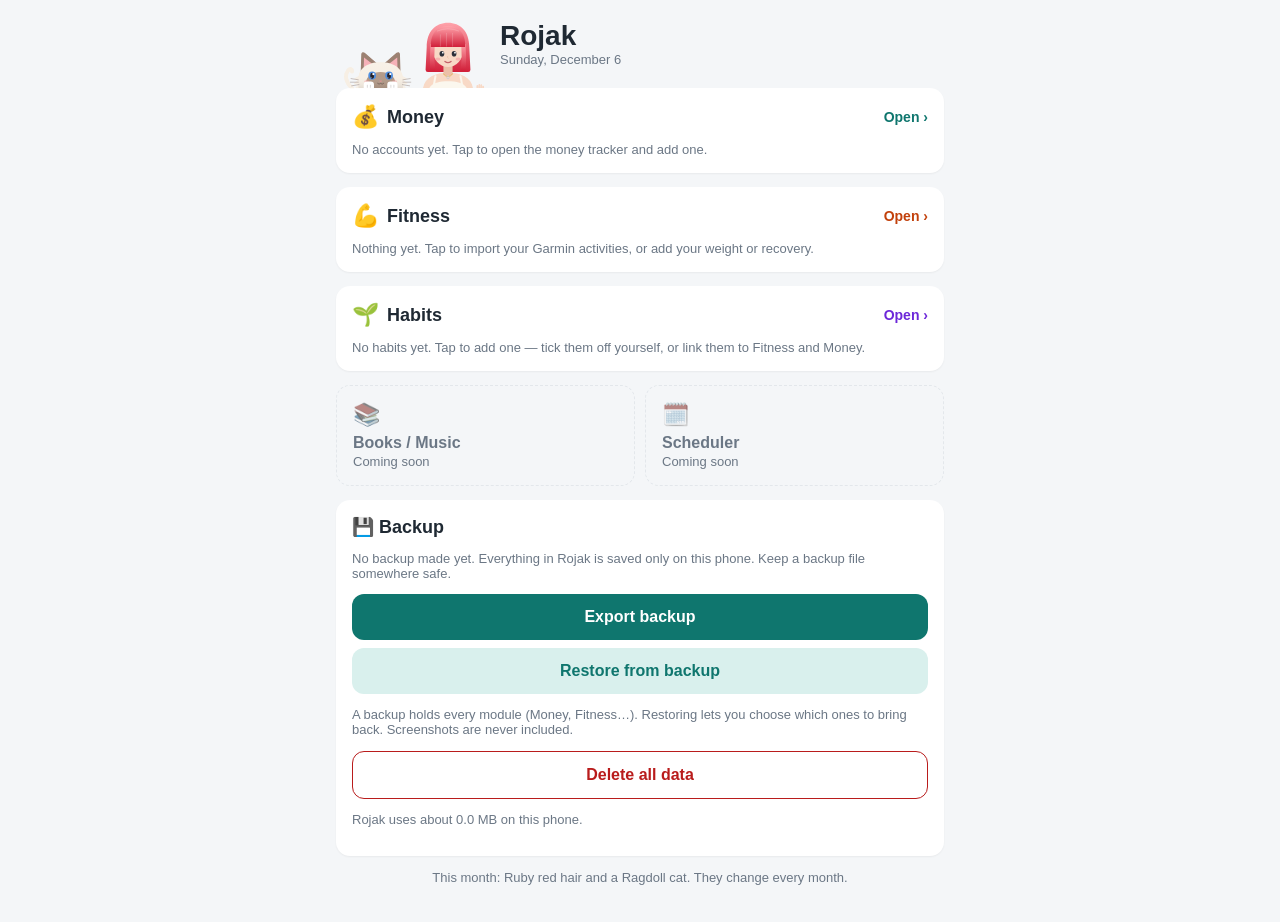
==== index.html @ 4ad26bee "Fitness: your own links (e.g. a workout spreadsheet in Google Drive) at the top of the calendar Co-A" ====
<!doctype html>
<html lang="en">
<head>
  <meta charset="utf-8">
  <meta name="viewport" content="width=device-width, initial-scale=1, viewport-fit=cover">
  <title>Rojak</title>
  <meta name="description" content="Rojak — your everyday app: money, fitness, habits and more to come. Data stays on your phone.">
  <meta name="theme-color" content="#0f766e">
  <link rel="manifest" href="manifest.json">
  <link rel="icon" href="rojak-icon.svg" type="image/svg+xml">
  <link rel="apple-touch-icon" href="rojak-apple-touch-icon.png">
  <meta name="apple-mobile-web-app-capable" content="yes">
  <meta name="mobile-web-app-capable" content="yes">
  <meta name="apple-mobile-web-app-title" content="Rojak">
  <meta name="apple-mobile-web-app-status-bar-style" content="default">
  <!-- When app files change, bump ?v= here, in money/index.html, fitness/index.html, habits/index.html and the version in sw.js (keep them all the same). -->
  <link rel="stylesheet" href="core/home.css?v=64">
</head>
<body>
  <!-- She and the cat peek over the top edge of the Money card; the header's bottom is that edge. -->
  <header class="home-top">
    <div class="peekers">
      <button type="button" id="cat" class="cat" aria-label="The cat (tap to see its tail swish)"></button>
      <button type="button" id="avatar" class="girl" aria-label="Rojak avatar (tap to wave)"></button>
    </div>
    <div class="title">
      <h1>Rojak</h1>
      <div id="today" class="muted small"></div>
    </div>
  </header>

  <main>
    <!-- Money module: tap to open the money tracker -->
    <a class="card module-card" href="money/" id="moneyCard">
      <div class="module-head"><span class="module-icon">💰</span><h2>Money</h2><span class="open">Open ›</span></div>
      <div id="moneySummary" class="money-summary"><div class="muted small">Loading…</div></div>
    </a>

    <!-- Fitness module: tap to open it -->
    <a class="card module-card fitness" href="fitness/" id="fitnessCard">
      <div class="module-head"><span class="module-icon">💪</span><h2>Fitness</h2><span class="open">Open ›</span></div>
      <div id="fitnessSummary" class="money-summary"><div class="muted small">Loading…</div></div>
    </a>

    <!-- Habits module: today's progress and habits at risk; tap to open it -->
    <a class="card module-card habits" href="habits/" id="habitsCard">
      <div class="module-head"><span class="module-icon">🌱</span><h2>Habits</h2><span class="open">Open ›</span></div>
      <div id="habitsSummary" class="money-summary"><div class="muted small">Loading…</div></div>
    </a>

    <!-- Modules to be built later -->
    <div class="soon-grid">
      <div class="card soon"><span class="module-icon">📚</span><h2>Books / Music</h2><div class="muted small">Coming soon</div></div>
      <div class="card soon"><span class="module-icon">🗓️</span><h2>Scheduler</h2><div class="muted small">Coming soon</div></div>
    </div>

    <!-- Backup and restore for the whole app: one file with every module (screenshots are never included) -->
    <div class="card backup">
      <h2>💾 Backup</h2>
      <p class="muted small" id="backupInfo">Everything in Rojak is saved only on this phone. Keep a backup file somewhere safe.</p>
      <button class="btn" id="exportBtn">Export backup</button>
      <label class="btn secondary file-btn">Restore from backup
        <input type="file" id="restoreFile" accept=".json,application/json">
      </label>
      <p class="muted small">A backup holds every module (Money, Fitness…). Restoring lets you choose which ones to bring back. Screenshots are never included.</p>
      <div id="undoBox" class="sub-box hidden">
        <p class="muted small" id="undoInfo"></p>
        <button class="btn secondary" id="undoBtn">Undo</button>
      </div>
      <div id="shotsBox" class="sub-box hidden">
        <p class="muted small" id="shotsInfo"></p>
        <button class="btn secondary" id="shotsBtn">Delete saved screenshots</button>
      </div>
      <button class="btn danger" id="wipeBtn">Delete all data</button>
      <p class="muted small" id="storageInfo"></p>
    </div>

    <p id="hairNote" class="muted small center"></p>
  </main>

  <!-- Restore: pick which modules to bring back from the backup file -->
  <div id="sheet" class="sheet hidden" role="dialog" aria-modal="true" aria-labelledby="sheetTitle">
    <div class="sheet-backdrop" data-close></div>
    <div class="sheet-panel">
      <div class="sheet-head">
        <h2 id="sheetTitle">Restore from backup</h2>
        <button class="icon-btn" data-close aria-label="Close">✕</button>
      </div>
      <div id="sheetBody"></div>
    </div>
  </div>

  <div id="toast" class="toast hidden"></div>

  <script src="core/store.js?v=64"></script>
  <script src="core/avatar.js?v=64"></script>
  <script src="core/cat.js?v=64"></script>
  <script src="habits/rules.js?v=64"></script>
  <script src="habits/engine.js?v=64"></script>
  <script src="core/home.js?v=64"></script>
</body>
</html>
---- core/home.css ----
/* Rojak home screen. Colours match the money tracker. */
:root {
  --bg: #f4f6f8; --card: #ffffff; --text: #1f2933; --muted: #6b7785; --line: #e3e7eb;
  --primary: #0f766e; --primary-soft: #d9f0ed; --green: #15803d; --red: #c2410c; --danger: #b91c1c;
  --radius: 14px;
  color-scheme: light dark;
}
@media (prefers-color-scheme: dark) {
  :root {
    --bg: #111518; --card: #1b2125; --text: #e8ecef; --muted: #94a0ab; --line: #2b3338;
    --primary: #2dd4bf; --primary-soft: #123a36; --green: #4ade80; --red: #fb923c; --danger: #f87171;
  }
}
* { box-sizing: border-box; }
html, body { margin: 0; }
body {
  font-family: -apple-system, BlinkMacSystemFont, "Segoe UI", Roboto, sans-serif;
  background: var(--bg); color: var(--text); font-size: 16px;
  -webkit-tap-highlight-color: transparent;
  padding-bottom: calc(env(safe-area-inset-bottom, 0px) + 24px);
}
.muted { color: var(--muted); }
.small { font-size: 13px; }
.center { text-align: center; }
.hidden { display: none !important; }
h2 { margin: 0; font-size: 18px; }

/* The header's bottom edge is the top edge of the Money card: she and the cat sit exactly on it. */
.home-top {
  display: flex; align-items: flex-end; gap: 14px;
  padding: calc(env(safe-area-inset-top, 0px) + 12px) 16px 0; max-width: 640px; margin: 0 auto;
}
.home-top h1 { margin: 0; font-size: 28px; }
.home-top .title { align-self: center; padding-bottom: 14px; }
.peekers { display: flex; align-items: flex-end; flex: none; padding-left: 6px; }
.peekers button { border: 0; padding: 0; margin: 0; background: none; line-height: 0; cursor: pointer; -webkit-tap-highlight-color: transparent; }
.peekers svg { width: 100%; height: 100%; display: block; }
.peekers .cat { width: 70px; height: 42.24px; margin-right: -2px; } /* 116 × 70 drawing */
.peekers .girl { width: 76px; height: 76px; }
main > .card:first-child { margin-top: 0; }
.whiskers { stroke: #a59a96; }
@media (prefers-color-scheme: dark) {
  .whiskers { stroke: #c9ced6; }
  .dark-cat .rim { stroke: rgba(255,255,255,.22); stroke-width: 1.2px; }
}

main { padding: 0 16px; max-width: 640px; margin: 0 auto; }
.card {
  display: block; background: var(--card); border-radius: var(--radius); padding: 16px;
  margin-bottom: 14px; box-shadow: 0 1px 2px rgba(0,0,0,.05); color: inherit; text-decoration: none;
}
.module-head { display: flex; align-items: center; gap: 8px; margin-bottom: 12px; }
.module-head .open { margin-left: auto; color: var(--primary); font-weight: 600; font-size: 14px; }
.module-icon { font-size: 22px; }
.module-card:active { transform: scale(.99); }
.money-summary { display: grid; grid-template-columns: 1fr 1fr; gap: 10px; }
.stat { background: var(--bg); border-radius: 12px; padding: 10px 12px; min-width: 0; }
.stat .label { font-size: 13px; color: var(--muted); }
.stat .value { font-size: 22px; font-weight: 700; margin-top: 2px; overflow-wrap: anywhere; }
.stat { display: flex; flex-direction: column; }
@media (max-width: 440px) {
  .money-summary { grid-template-columns: 1fr; gap: 8px; }
  .stat { display: grid; grid-template-columns: 1fr auto; align-items: baseline; column-gap: 10px; }
  .stat .value { grid-row: 1 / span 2; grid-column: 2; align-self: center; font-size: 22px; overflow-wrap: normal; }
}
.stat .sub { font-size: 12px; color: var(--muted); margin-top: 2px; }
.pos { color: var(--green); }
.neg { color: var(--red); }

.soon-grid { display: grid; grid-template-columns: 1fr 1fr; gap: 10px; margin-bottom: 14px; }
.soon-grid .card { margin: 0; }
.soon-grid .wide { grid-column: 1 / -1; }
.soon { border: 1.5px dashed var(--line); box-shadow: none; background: transparent; }
.soon h2 { font-size: 16px; margin: 6px 0 2px; color: var(--muted); }
.soon .module-icon { filter: grayscale(.6); opacity: .7; }

.backup h2 { margin-bottom: 4px; }
.btn {
  display: block; width: 100%; font: inherit; font-weight: 600; border: 0; border-radius: 12px;
  padding: 14px 16px; background: var(--primary); color: #fff; cursor: pointer; margin: 8px 0 4px;
}
@media (prefers-color-scheme: dark) { .btn { color: #06201d; } }
.btn.secondary { background: var(--primary-soft); color: var(--primary); }
.btn.danger { background: transparent; color: var(--danger); border: 1px solid var(--danger); margin-top: 14px; }
.file-btn { position: relative; overflow: hidden; text-align: center; }
.file-btn input { position: absolute; inset: 0; opacity: 0; cursor: pointer; }
.sub-box { border-top: 1px solid var(--line); margin-top: 12px; padding-top: 4px; }

/* Restore sheet */
.sheet { position: fixed; inset: 0; z-index: 20; }
.sheet-backdrop { position: absolute; inset: 0; background: rgba(0,0,0,.4); }
.sheet-panel {
  position: absolute; left: 0; right: 0; bottom: 0; max-height: 90vh; overflow-y: auto; max-width: 640px; margin: 0 auto;
  background: var(--card); border-radius: 18px 18px 0 0; padding: 8px 16px calc(env(safe-area-inset-bottom, 0px) + 20px);
}
.sheet-head { display: flex; justify-content: space-between; align-items: center; padding: 8px 0 12px; }
.sheet-head h2 { font-size: 20px; }
.icon-btn { border: 0; background: var(--bg); color: var(--text); width: 36px; height: 36px; border-radius: 50%; font-size: 16px; cursor: pointer; }
.pick { display: flex; gap: 12px; align-items: flex-start; padding: 12px; border-radius: 12px; background: var(--bg); margin-bottom: 8px; }
.pick input { width: 22px; height: 22px; flex: none; margin: 1px 0 0; accent-color: var(--primary); }
.pick strong { display: block; }
.warn { background: #fdecea; color: #8a1c1c; border-radius: 12px; padding: 10px 12px; font-size: 14px; margin: 10px 0; }
@media (prefers-color-scheme: dark) { .warn { background: #3a1717; color: #fecaca; } }

.toast {
  position: fixed; left: 50%; bottom: calc(env(safe-area-inset-bottom, 0px) + 24px); transform: translateX(-50%);
  background: #1f2933; color: #fff; padding: 10px 16px; border-radius: 20px; font-size: 14px; z-index: 30;
}

/* Fitness card: coral, like the Fitness module */
.module-card.fitness { --accent: #c2410c; --accent-soft: #fdebe1; }
@media (prefers-color-scheme: dark) { .module-card.fitness { --accent: #fb923c; --accent-soft: #3b2114; } }
.module-card.fitness .open { color: var(--accent); }
.module-card.fitness .stat { background: var(--accent-soft); }
.module-card.fitness .stat .value small { font-size: 14px; font-weight: 600; color: var(--muted); margin-left: 2px; }
.stat.wide { grid-column: 1 / -1; }

/* Habits card: violet, like the Habits module */
.module-card.habits { --accent: #6d28d9; --accent-soft: #ede7fb; --risk: #b91c1c; }
@media (prefers-color-scheme: dark) { .module-card.habits { --accent: #a78bfa; --accent-soft: #2c2142; --risk: #f87171; } }
.module-card.habits .open { color: var(--accent); }
.module-card.habits .stat { background: var(--accent-soft); }
.module-card.habits .stat .value small { font-size: 14px; font-weight: 600; color: var(--muted); margin-left: 2px; }
.module-card.habits .stat .value.neg { color: var(--risk); }
.risks { grid-column: 1 / -1; display: flex; flex-direction: column; gap: 6px; }
.risk { display: flex; gap: 10px; align-items: flex-start; border: 1px solid var(--line); border-left: 3px solid #d97706; border-radius: 10px; padding: 8px 10px; }
.risk.over { border-left-color: var(--risk); }
.risk-icon { font-size: 18px; line-height: 1.3; }
.risk-text { min-width: 0; font-size: 14px; }
.risk-text .sub { font-size: 12px; color: var(--muted); margin-top: 1px; }

/* Money card: pale teal fields, like the money tracker (Fitness and Habits use their own colours) */
#moneyCard .stat { background: var(--primary-soft); }
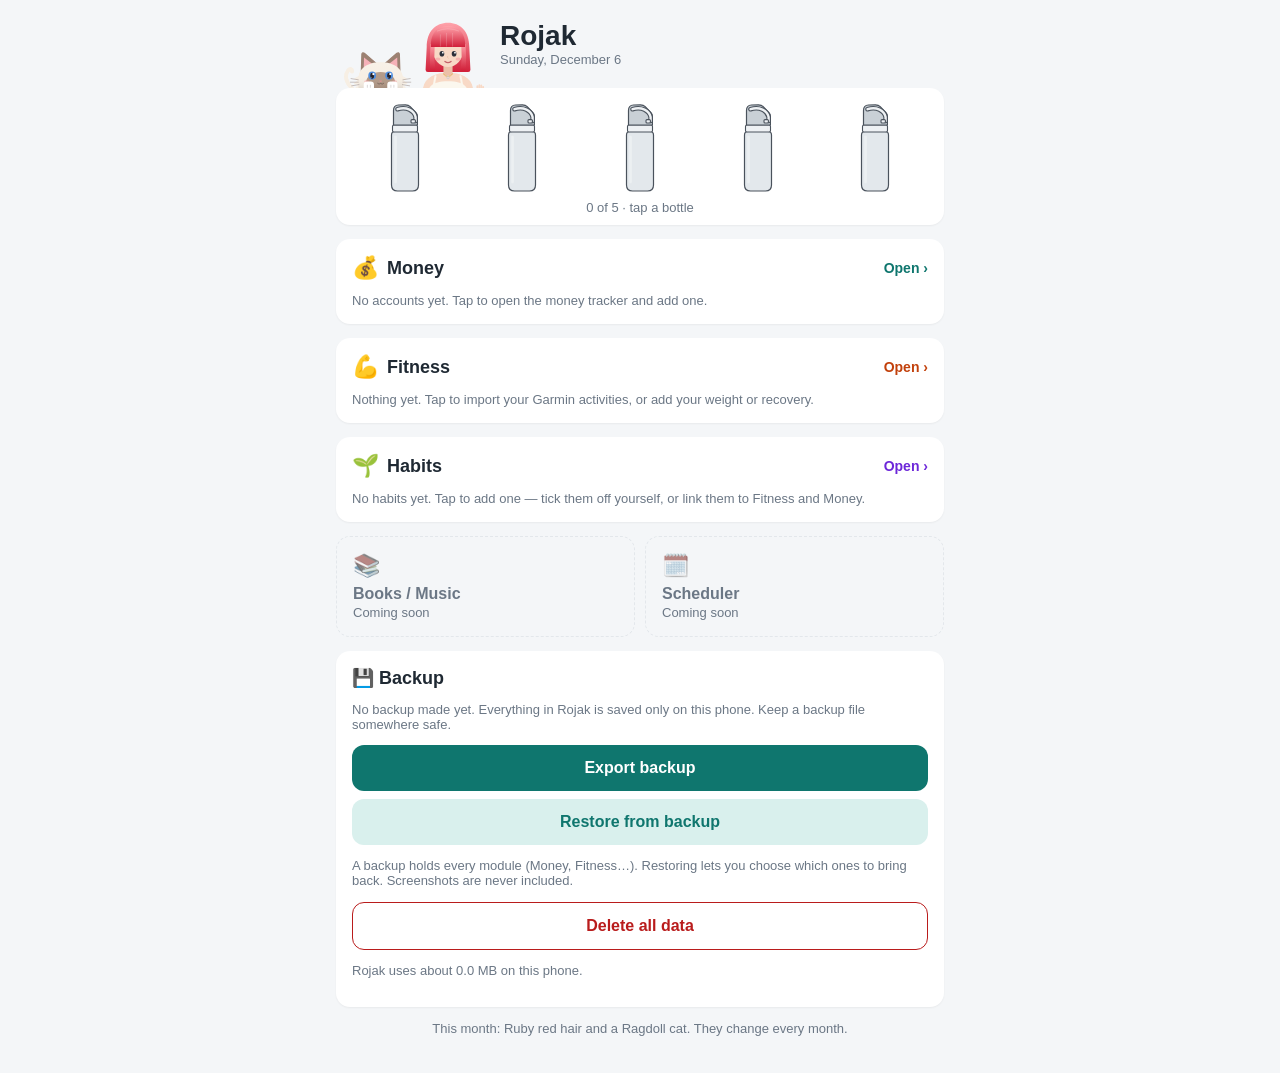
==== commit f8a7e3f7: "Water tracker on the home screen, and Water as a linked habit - Five flip-top bottles in a white car" ====
--- a/index.html
+++ b/index.html
@@ -14,10 +14,10 @@
   <meta name="apple-mobile-web-app-title" content="Rojak">
   <meta name="apple-mobile-web-app-status-bar-style" content="default">
   <!-- When app files change, bump ?v= here, in money/index.html, fitness/index.html, habits/index.html and the version in sw.js (keep them all the same). -->
-  <link rel="stylesheet" href="core/home.css?v=64">
+  <link rel="stylesheet" href="core/home.css?v=65">
 </head>
 <body>
-  <!-- She and the cat peek over the top edge of the Money card; the header's bottom is that edge. -->
+  <!-- She and the cat peek over the top edge of the first card (the water bottles); the header's bottom is that edge. -->
   <header class="home-top">
     <div class="peekers">
       <button type="button" id="cat" class="cat" aria-label="The cat (tap to see its tail swish)"></button>
@@ -30,6 +30,12 @@
   </header>
 
   <main>
+    <!-- Water tracker (core/water.js): not a module, just five bottles to fill through the day -->
+    <section class="card water-card" id="waterCard" aria-label="Water today">
+      <div class="bottles" id="bottles"></div>
+      <div class="water-count muted small" id="waterCount" aria-live="polite"></div>
+    </section>
+
     <!-- Money module: tap to open the money tracker -->
     <a class="card module-card" href="money/" id="moneyCard">
       <div class="module-head"><span class="module-icon">💰</span><h2>Money</h2><span class="open">Open ›</span></div>
@@ -92,11 +98,12 @@
 
   <div id="toast" class="toast hidden"></div>
 
-  <script src="core/store.js?v=64"></script>
-  <script src="core/avatar.js?v=64"></script>
-  <script src="core/cat.js?v=64"></script>
-  <script src="habits/rules.js?v=64"></script>
-  <script src="habits/engine.js?v=64"></script>
-  <script src="core/home.js?v=64"></script>
+  <script src="core/store.js?v=65"></script>
+  <script src="core/avatar.js?v=65"></script>
+  <script src="core/water.js?v=65"></script>
+  <script src="core/cat.js?v=65"></script>
+  <script src="habits/rules.js?v=65"></script>
+  <script src="habits/engine.js?v=65"></script>
+  <script src="core/home.js?v=65"></script>
 </body>
 </html>
--- a/core/home.css
+++ b/core/home.css
@@ -131,3 +131,36 @@
 
 /* Money card: pale teal fields, like the money tracker (Fitness and Habits use their own colours) */
 #moneyCard .stat { background: var(--primary-soft); }
+
+/* ---------- Water tracker (core/water.js): five bottles in a white card, above the module cards ---------- */
+:root { --wb-empty: #e3e8ec; --wb-line: #4a525c; --wb-lid: #c9d0d6; --wb-band: #eef1f4; }
+@media (prefers-color-scheme: dark) { :root { --wb-empty: #2c353b; --wb-line: #9aa5b1; --wb-lid: #4a545c; --wb-band: #5d6871; } }
+.water-card { position: relative; padding: 14px 10px 10px; }
+.bottles { display: flex; justify-content: space-around; }
+.bottle {
+  border: 0; padding: 0; margin: 0; background: none; cursor: pointer; line-height: 0;
+  width: 40px; height: 92px; -webkit-tap-highlight-color: transparent; transform-origin: 50% 100%;
+}
+.bottle svg { width: 100%; height: 100%; display: block; overflow: visible; }
+.wb-empty { fill: var(--wb-empty); }
+.wb-line { fill: none; stroke: var(--wb-line); stroke-width: 1.2; }
+.wb-band { fill: var(--wb-band); stroke: var(--wb-line); stroke-width: 1.1; }
+.wb-lid { fill: var(--wb-lid); stroke: var(--wb-line); stroke-width: 1.2; stroke-linejoin: round; }
+.wb-loop-o { fill: none; stroke: var(--wb-line); stroke-width: 4.6; stroke-linecap: round; }
+.wb-loop { fill: none; stroke: var(--wb-band); stroke-width: 2.4; stroke-linecap: round; }
+.wb-shine { stroke: #fff; stroke-width: 2.6; stroke-linecap: round; opacity: .35; }
+.bottle.filled .wb-shine { opacity: .55; }
+.water-count { text-align: center; margin-top: 6px; }
+/* A full bottle gives a little hop; tapping out of order gives a tiny wiggle; all five: a bouncing wave. */
+.bottle.pop { animation: wb-pop .45s ease-out; }
+.bottle.wiggle { animation: wb-wiggle .35s ease-in-out; }
+.bottle.cheer { animation: wb-cheer .6s ease-out both; }
+@keyframes wb-pop { 0% { transform: scale(1, 1); } 35% { transform: scale(1.06, .95); } 70% { transform: scale(.98, 1.03); } 100% { transform: none; } }
+@keyframes wb-wiggle { 0%, 100% { transform: rotate(0); } 25% { transform: rotate(-5deg); } 75% { transform: rotate(5deg); } }
+@keyframes wb-cheer { 0% { transform: none; } 30% { transform: translateY(-12px) scale(1.04); } 55% { transform: none; } 75% { transform: translateY(-4px); } 100% { transform: none; } }
+.sparkle {
+  position: absolute; pointer-events: none; font-size: 16px; color: #f5c331; transform: translate(-50%, -50%) scale(0);
+  animation: wb-spark .9s ease-out both;
+}
+@keyframes wb-spark { 0% { transform: translate(-50%, -50%) scale(0) rotate(0); opacity: 0; } 40% { transform: translate(-50%, -50%) scale(1.3) rotate(40deg); opacity: 1; } 100% { transform: translate(-50%, -80%) scale(.6) rotate(90deg); opacity: 0; } }
+@media (prefers-reduced-motion: reduce) { .bottle, .sparkle { animation: none !important; } }
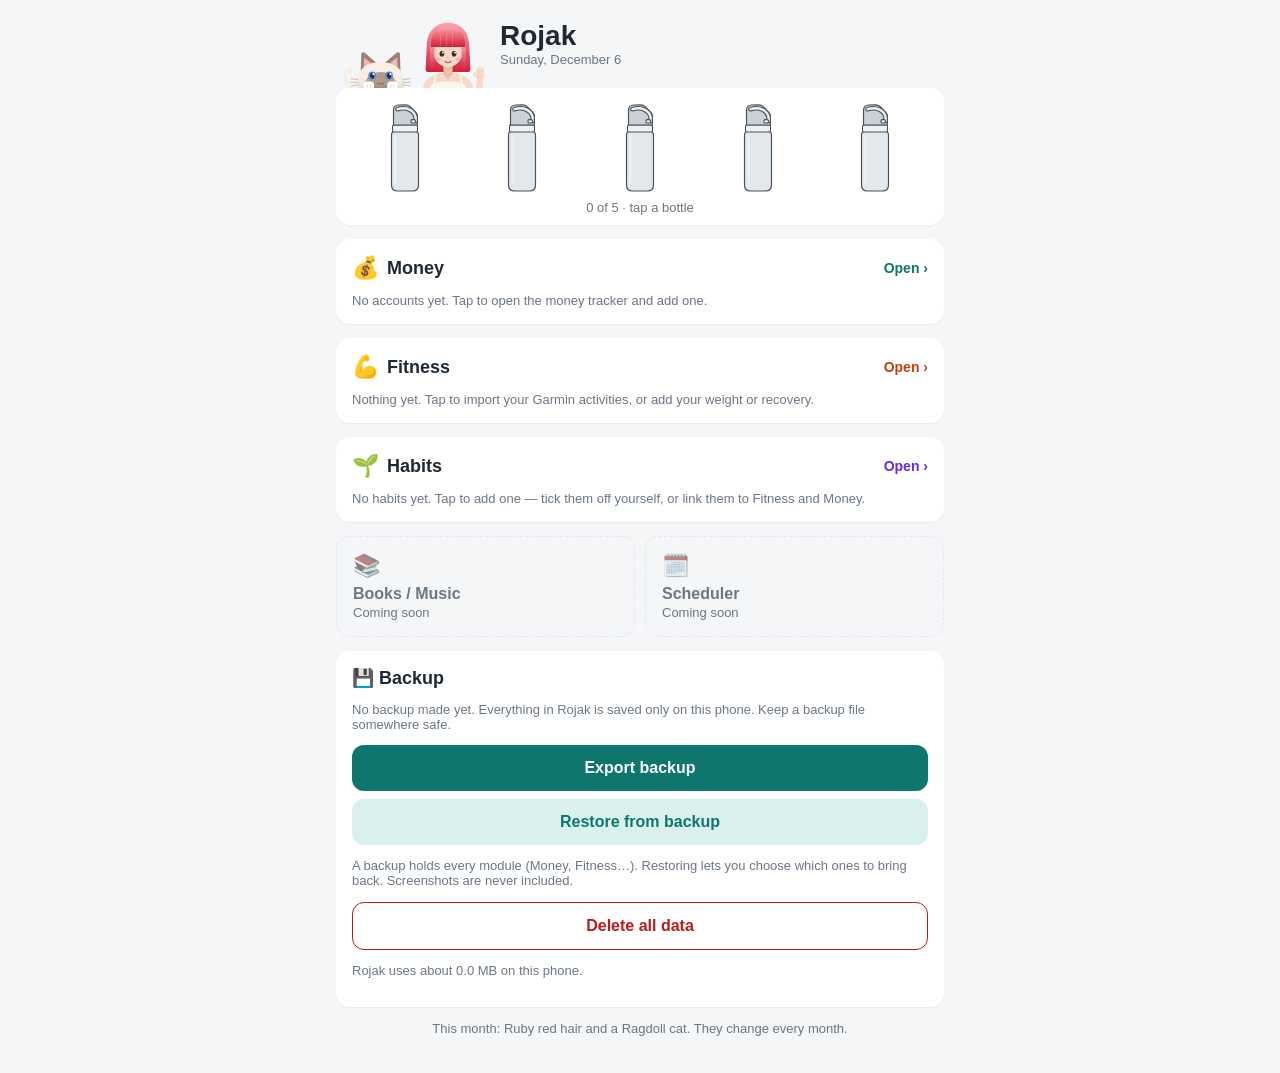
==== commit 1aa47b83: "Water bottles also celebrate when a Water habit's target is reached Co-Authored-By: Claude Opus 5.5 " ====
--- a/index.html
+++ b/index.html
@@ -14,7 +14,7 @@
   <meta name="apple-mobile-web-app-title" content="Rojak">
   <meta name="apple-mobile-web-app-status-bar-style" content="default">
   <!-- When app files change, bump ?v= here, in money/index.html, fitness/index.html, habits/index.html and the version in sw.js (keep them all the same). -->
-  <link rel="stylesheet" href="core/home.css?v=65">
+  <link rel="stylesheet" href="core/home.css?v=66">
 </head>
 <body>
   <!-- She and the cat peek over the top edge of the first card (the water bottles); the header's bottom is that edge. -->
@@ -98,12 +98,12 @@
 
   <div id="toast" class="toast hidden"></div>
 
-  <script src="core/store.js?v=65"></script>
-  <script src="core/avatar.js?v=65"></script>
-  <script src="core/water.js?v=65"></script>
-  <script src="core/cat.js?v=65"></script>
-  <script src="habits/rules.js?v=65"></script>
-  <script src="habits/engine.js?v=65"></script>
-  <script src="core/home.js?v=65"></script>
+  <script src="core/store.js?v=66"></script>
+  <script src="core/avatar.js?v=66"></script>
+  <script src="core/water.js?v=66"></script>
+  <script src="core/cat.js?v=66"></script>
+  <script src="habits/rules.js?v=66"></script>
+  <script src="habits/engine.js?v=66"></script>
+  <script src="core/home.js?v=66"></script>
 </body>
 </html>
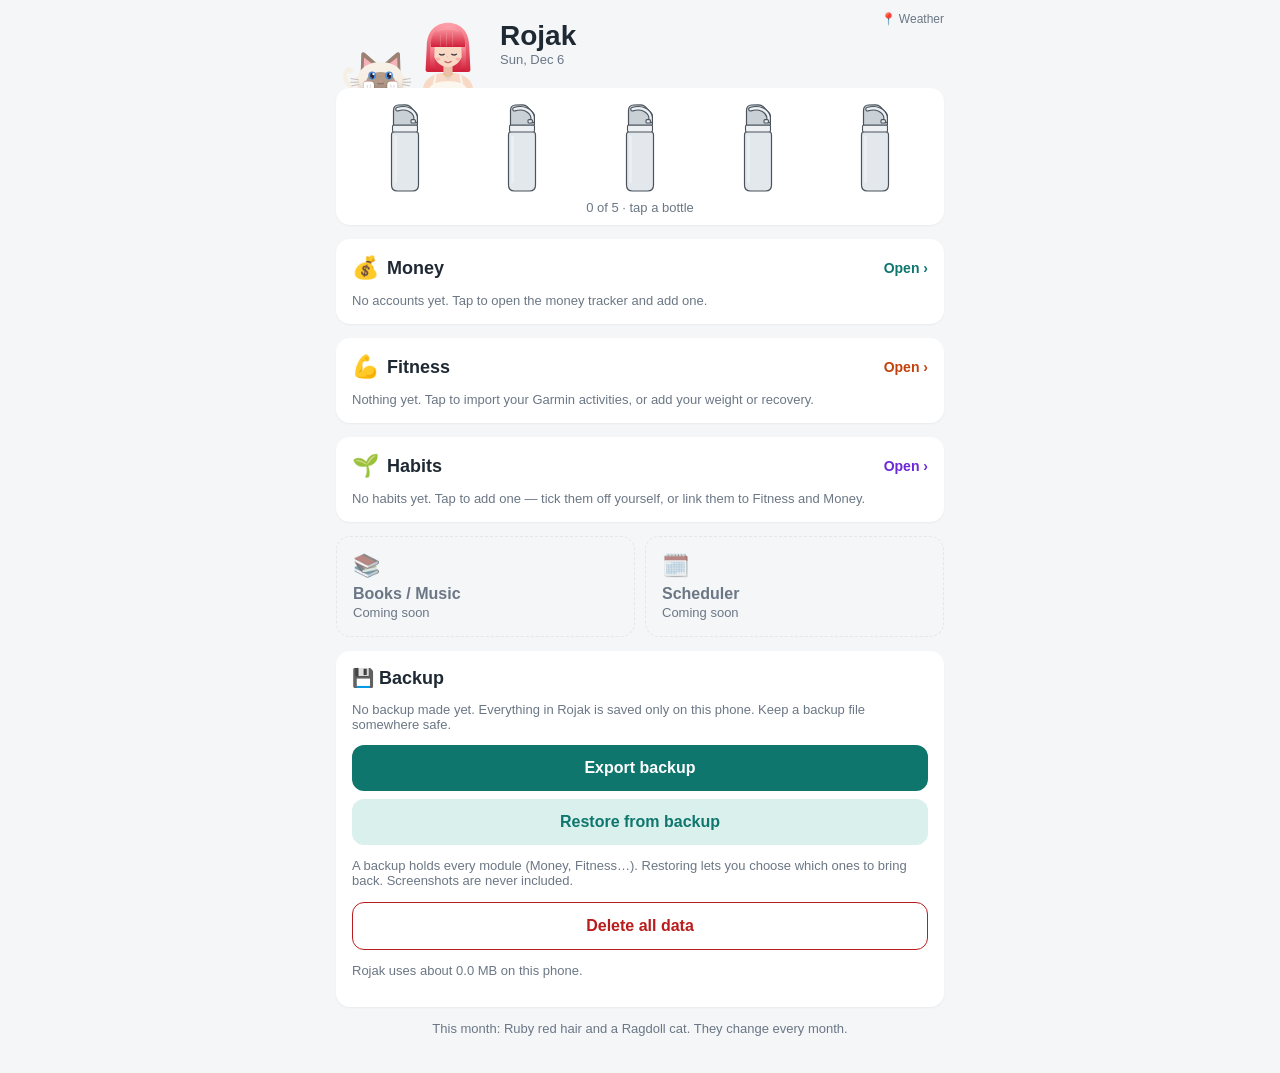
==== commit dde9ea63: "Weather in the home screen's top-right corner - Icon, temperature and area (e.g. Punggol) from the p" ====
--- a/index.html
+++ b/index.html
@@ -14,7 +14,7 @@
   <meta name="apple-mobile-web-app-title" content="Rojak">
   <meta name="apple-mobile-web-app-status-bar-style" content="default">
   <!-- When app files change, bump ?v= here, in money/index.html, fitness/index.html, habits/index.html and the version in sw.js (keep them all the same). -->
-  <link rel="stylesheet" href="core/home.css?v=66">
+  <link rel="stylesheet" href="core/home.css?v=67">
 </head>
 <body>
   <!-- She and the cat peek over the top edge of the first card (the water bottles); the header's bottom is that edge. -->
@@ -27,6 +27,8 @@
       <h1>Rojak</h1>
       <div id="today" class="muted small"></div>
     </div>
+    <!-- Weather where you are (core/weather.js): tap for the next 12 hours -->
+    <button type="button" id="weather" class="weather empty" aria-label="Weather"></button>
   </header>
 
   <main>
@@ -98,12 +100,13 @@
 
   <div id="toast" class="toast hidden"></div>
 
-  <script src="core/store.js?v=66"></script>
-  <script src="core/avatar.js?v=66"></script>
-  <script src="core/water.js?v=66"></script>
-  <script src="core/cat.js?v=66"></script>
-  <script src="habits/rules.js?v=66"></script>
-  <script src="habits/engine.js?v=66"></script>
-  <script src="core/home.js?v=66"></script>
+  <script src="core/store.js?v=67"></script>
+  <script src="core/avatar.js?v=67"></script>
+  <script src="core/weather.js?v=67"></script>
+  <script src="core/water.js?v=67"></script>
+  <script src="core/cat.js?v=67"></script>
+  <script src="habits/rules.js?v=67"></script>
+  <script src="habits/engine.js?v=67"></script>
+  <script src="core/home.js?v=67"></script>
 </body>
 </html>
--- a/core/home.css
+++ b/core/home.css
@@ -26,7 +26,9 @@
 h2 { margin: 0; font-size: 18px; }
 
 /* The header's bottom edge is the top edge of the Money card: she and the cat sit exactly on it. */
+/* (position: relative for the weather in the top-right corner) */
 .home-top {
+  position: relative;
   display: flex; align-items: flex-end; gap: 14px;
   padding: calc(env(safe-area-inset-top, 0px) + 12px) 16px 0; max-width: 640px; margin: 0 auto;
 }
@@ -164,3 +166,29 @@
 }
 @keyframes wb-spark { 0% { transform: translate(-50%, -50%) scale(0) rotate(0); opacity: 0; } 40% { transform: translate(-50%, -50%) scale(1.3) rotate(40deg); opacity: 1; } 100% { transform: translate(-50%, -80%) scale(.6) rotate(90deg); opacity: 0; } }
 @media (prefers-reduced-motion: reduce) { .bottle, .sparkle { animation: none !important; } }
+
+/* ---------- Weather (core/weather.js): top-right corner of the home screen ---------- */
+.weather {
+  position: absolute; top: calc(env(safe-area-inset-top, 0px) + 8px); right: 12px;
+  display: grid; grid-template-columns: auto auto; align-items: center; column-gap: 2px;
+  border: 0; background: none; padding: 4px; margin: 0; font: inherit; color: var(--text); cursor: pointer;
+  -webkit-tap-highlight-color: transparent; border-radius: 12px; text-align: right;
+}
+.weather.empty { display: none; }
+.weather:active { background: var(--line); }
+.weather.old { opacity: .6; }
+.wx-icon { width: 30px; height: 30px; line-height: 0; }
+.wx-icon svg, .wx-big svg, .wx-hour .i svg { width: 100%; height: 100%; display: block; }
+.wx-temp { font-size: 17px; font-weight: 700; }
+.wx-place { grid-column: 1 / -1; font-size: 11px; line-height: 1.2; color: var(--muted); max-width: 74px; justify-self: end; text-align: right; overflow-wrap: break-word; }
+.weather { max-width: 86px; }
+.wx-ask { grid-column: 1 / -1; font-size: 12px; color: var(--muted); }
+.wx-now { display: flex; align-items: center; gap: 12px; margin-bottom: 14px; }
+.wx-big { width: 64px; height: 64px; flex: none; line-height: 0; }
+.wx-temp-big { font-size: 32px; font-weight: 700; line-height: 1.1; }
+.label-t { font-size: 13px; font-weight: 600; color: var(--muted); margin: 4px 0 6px; }
+.wx-hours { display: flex; gap: 6px; overflow-x: auto; padding-bottom: 6px; margin: 0 -4px; -webkit-overflow-scrolling: touch; }
+.wx-hour { flex: none; width: 52px; display: flex; flex-direction: column; align-items: center; gap: 2px; padding: 8px 2px; border-radius: 12px; background: var(--bg); font-size: 13px; }
+.wx-hour .h { color: var(--muted); font-size: 12px; }
+.wx-hour .i { width: 30px; height: 30px; line-height: 0; }
+.wx-hour .r { font-size: 11px; color: var(--muted); min-height: 14px; }
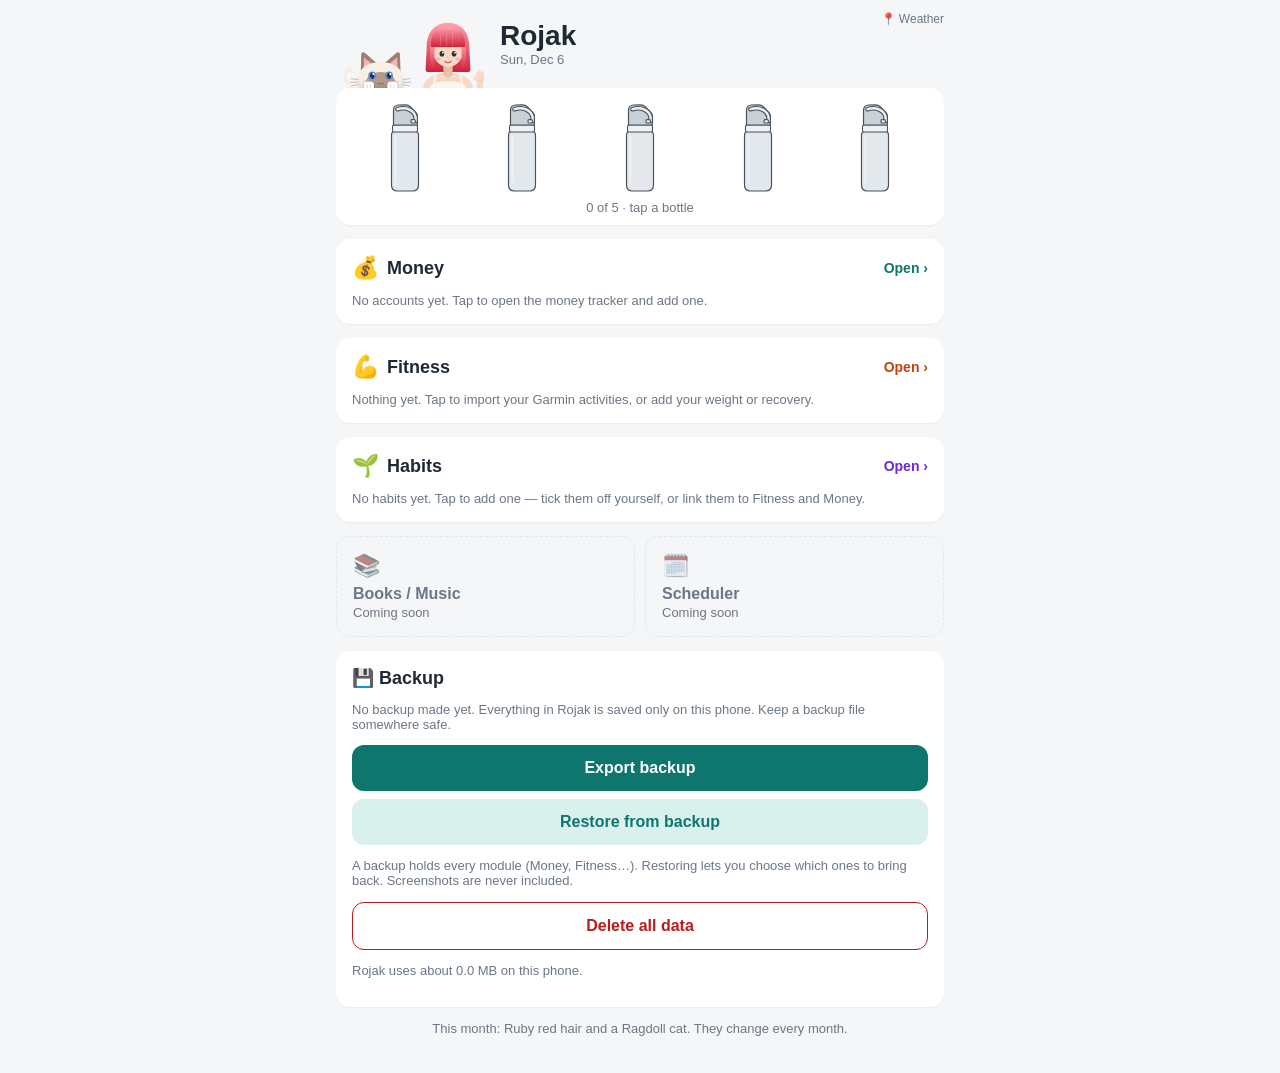
==== commit 5bc65eed: "Remind to log recurring payments when they're due - Accounts (and Plan → Recurring) list recurring p" ====
--- a/index.html
+++ b/index.html
@@ -14,7 +14,7 @@
   <meta name="apple-mobile-web-app-title" content="Rojak">
   <meta name="apple-mobile-web-app-status-bar-style" content="default">
   <!-- When app files change, bump ?v= here, in money/index.html, fitness/index.html, habits/index.html and the version in sw.js (keep them all the same). -->
-  <link rel="stylesheet" href="core/home.css?v=67">
+  <link rel="stylesheet" href="core/home.css?v=69">
 </head>
 <body>
   <!-- She and the cat peek over the top edge of the first card (the water bottles); the header's bottom is that edge. -->
@@ -100,13 +100,13 @@
 
   <div id="toast" class="toast hidden"></div>
 
-  <script src="core/store.js?v=67"></script>
-  <script src="core/avatar.js?v=67"></script>
-  <script src="core/weather.js?v=67"></script>
-  <script src="core/water.js?v=67"></script>
-  <script src="core/cat.js?v=67"></script>
-  <script src="habits/rules.js?v=67"></script>
-  <script src="habits/engine.js?v=67"></script>
-  <script src="core/home.js?v=67"></script>
+  <script src="core/store.js?v=69"></script>
+  <script src="core/avatar.js?v=69"></script>
+  <script src="core/weather.js?v=69"></script>
+  <script src="core/water.js?v=69"></script>
+  <script src="core/cat.js?v=69"></script>
+  <script src="habits/rules.js?v=69"></script>
+  <script src="habits/engine.js?v=69"></script>
+  <script src="core/home.js?v=69"></script>
 </body>
 </html>
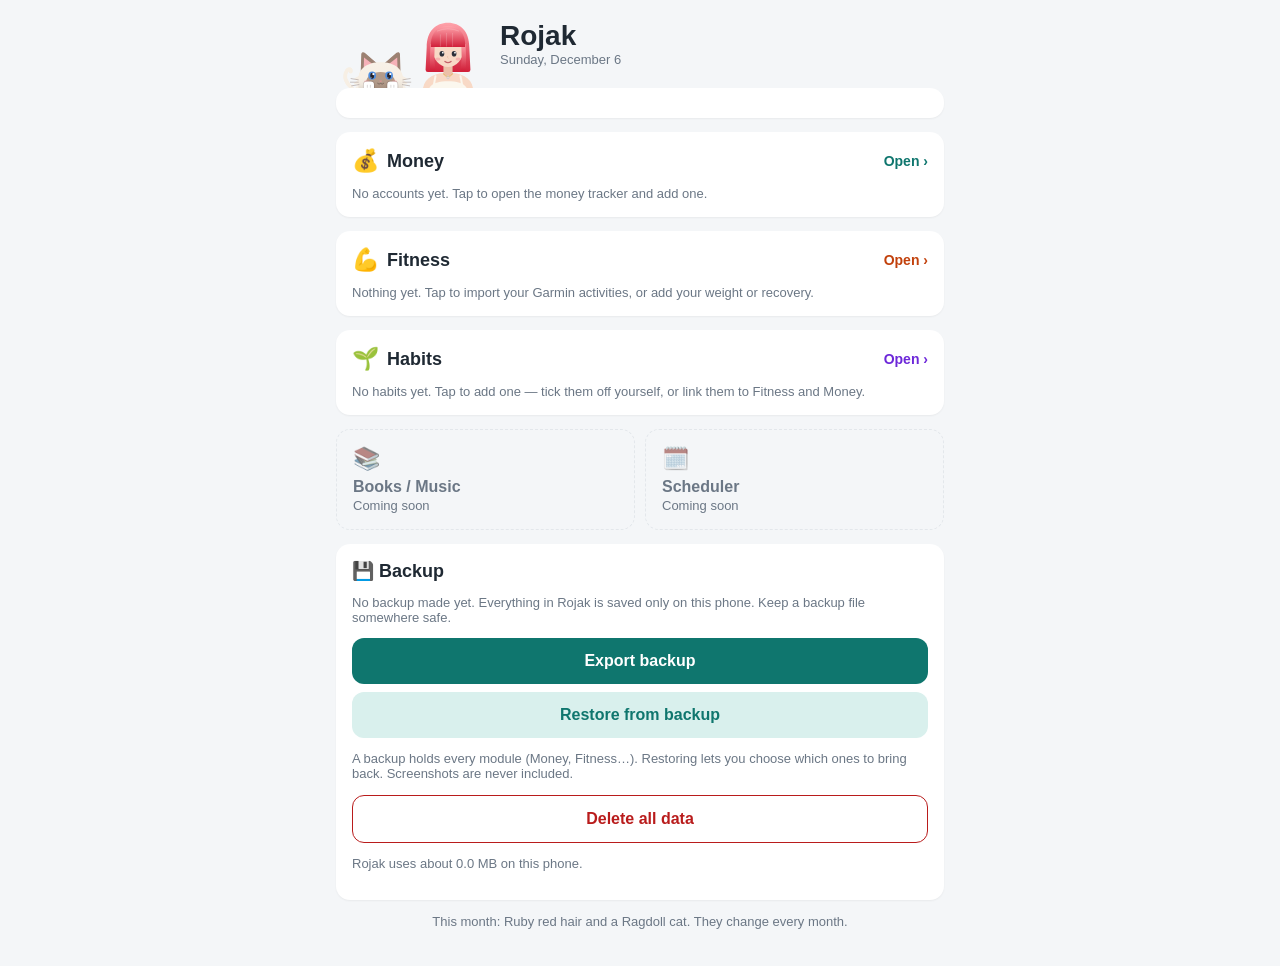
==== commit 58d086d8: "Version 70; README: a category counts once a day Co-Authored-By: Claude Opus 5.5 <noreply@anthropic." ====
--- a/index.html
+++ b/index.html
@@ -14,7 +14,7 @@
   <meta name="apple-mobile-web-app-title" content="Rojak">
   <meta name="apple-mobile-web-app-status-bar-style" content="default">
   <!-- When app files change, bump ?v= here, in money/index.html, fitness/index.html, habits/index.html and the version in sw.js (keep them all the same). -->
-  <link rel="stylesheet" href="core/home.css?v=69">
+  <link rel="stylesheet" href="core/home.css?v=70">
 </head>
 <body>
   <!-- She and the cat peek over the top edge of the first card (the water bottles); the header's bottom is that edge. -->
@@ -100,13 +100,13 @@
 
   <div id="toast" class="toast hidden"></div>
 
-  <script src="core/store.js?v=69"></script>
-  <script src="core/avatar.js?v=69"></script>
-  <script src="core/weather.js?v=69"></script>
-  <script src="core/water.js?v=69"></script>
-  <script src="core/cat.js?v=69"></script>
-  <script src="habits/rules.js?v=69"></script>
-  <script src="habits/engine.js?v=69"></script>
-  <script src="core/home.js?v=69"></script>
+  <script src="core/store.js?v=70"></script>
+  <script src="core/avatar.js?v=70"></script>
+  <script src="core/weather.js?v=70"></script>
+  <script src="core/water.js?v=70"></script>
+  <script src="core/cat.js?v=70"></script>
+  <script src="habits/rules.js?v=70"></script>
+  <script src="habits/engine.js?v=70"></script>
+  <script src="core/home.js?v=70"></script>
 </body>
 </html>
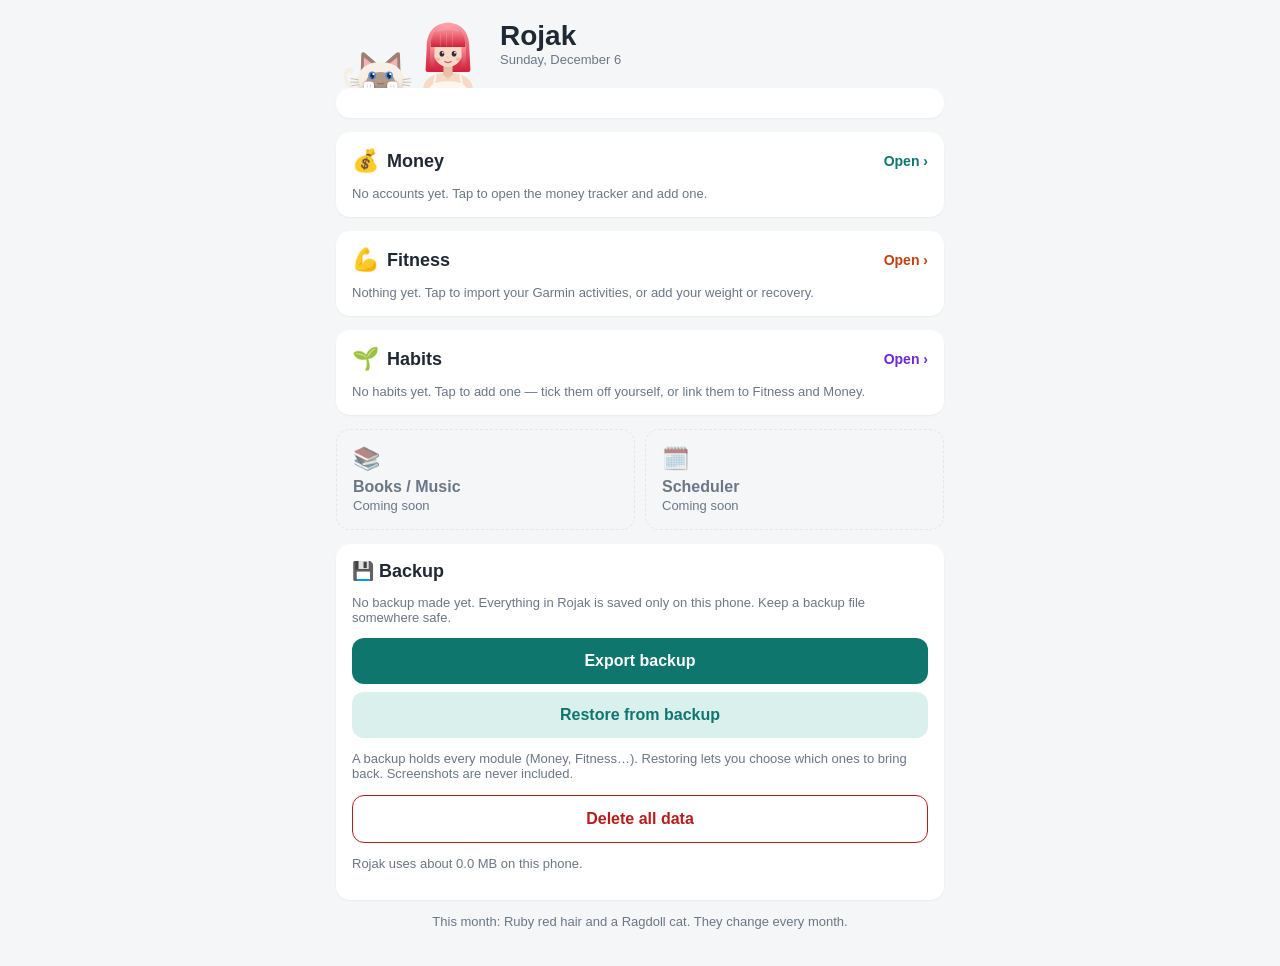
==== commit 18098159: "Fitness: calendar shows every entry again; only the totals count a category once a day Co-Authored-B" ====
--- a/index.html
+++ b/index.html
@@ -14,7 +14,7 @@
   <meta name="apple-mobile-web-app-title" content="Rojak">
   <meta name="apple-mobile-web-app-status-bar-style" content="default">
   <!-- When app files change, bump ?v= here, in money/index.html, fitness/index.html, habits/index.html and the version in sw.js (keep them all the same). -->
-  <link rel="stylesheet" href="core/home.css?v=70">
+  <link rel="stylesheet" href="core/home.css?v=71">
 </head>
 <body>
   <!-- She and the cat peek over the top edge of the first card (the water bottles); the header's bottom is that edge. -->
@@ -100,13 +100,13 @@
 
   <div id="toast" class="toast hidden"></div>
 
-  <script src="core/store.js?v=70"></script>
-  <script src="core/avatar.js?v=70"></script>
-  <script src="core/weather.js?v=70"></script>
-  <script src="core/water.js?v=70"></script>
-  <script src="core/cat.js?v=70"></script>
-  <script src="habits/rules.js?v=70"></script>
-  <script src="habits/engine.js?v=70"></script>
-  <script src="core/home.js?v=70"></script>
+  <script src="core/store.js?v=71"></script>
+  <script src="core/avatar.js?v=71"></script>
+  <script src="core/weather.js?v=71"></script>
+  <script src="core/water.js?v=71"></script>
+  <script src="core/cat.js?v=71"></script>
+  <script src="habits/rules.js?v=71"></script>
+  <script src="habits/engine.js?v=71"></script>
+  <script src="core/home.js?v=71"></script>
 </body>
 </html>
